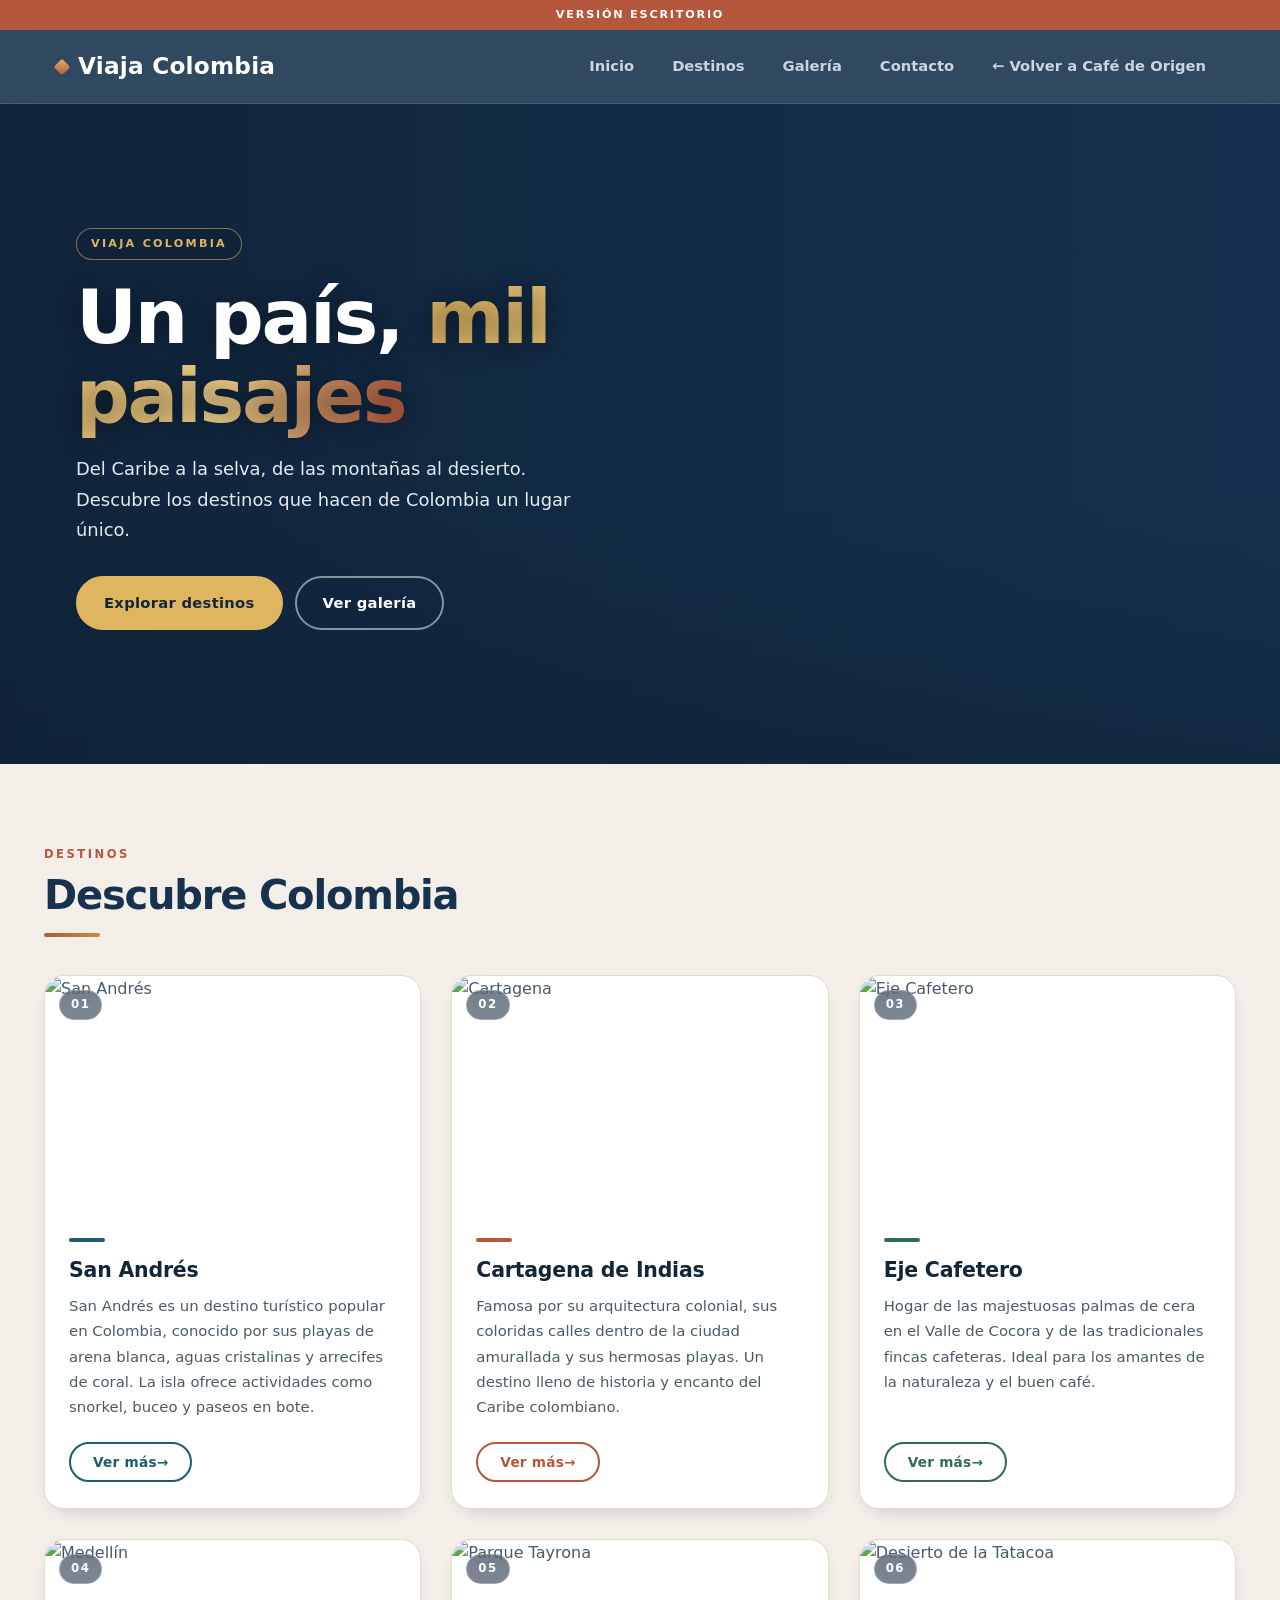
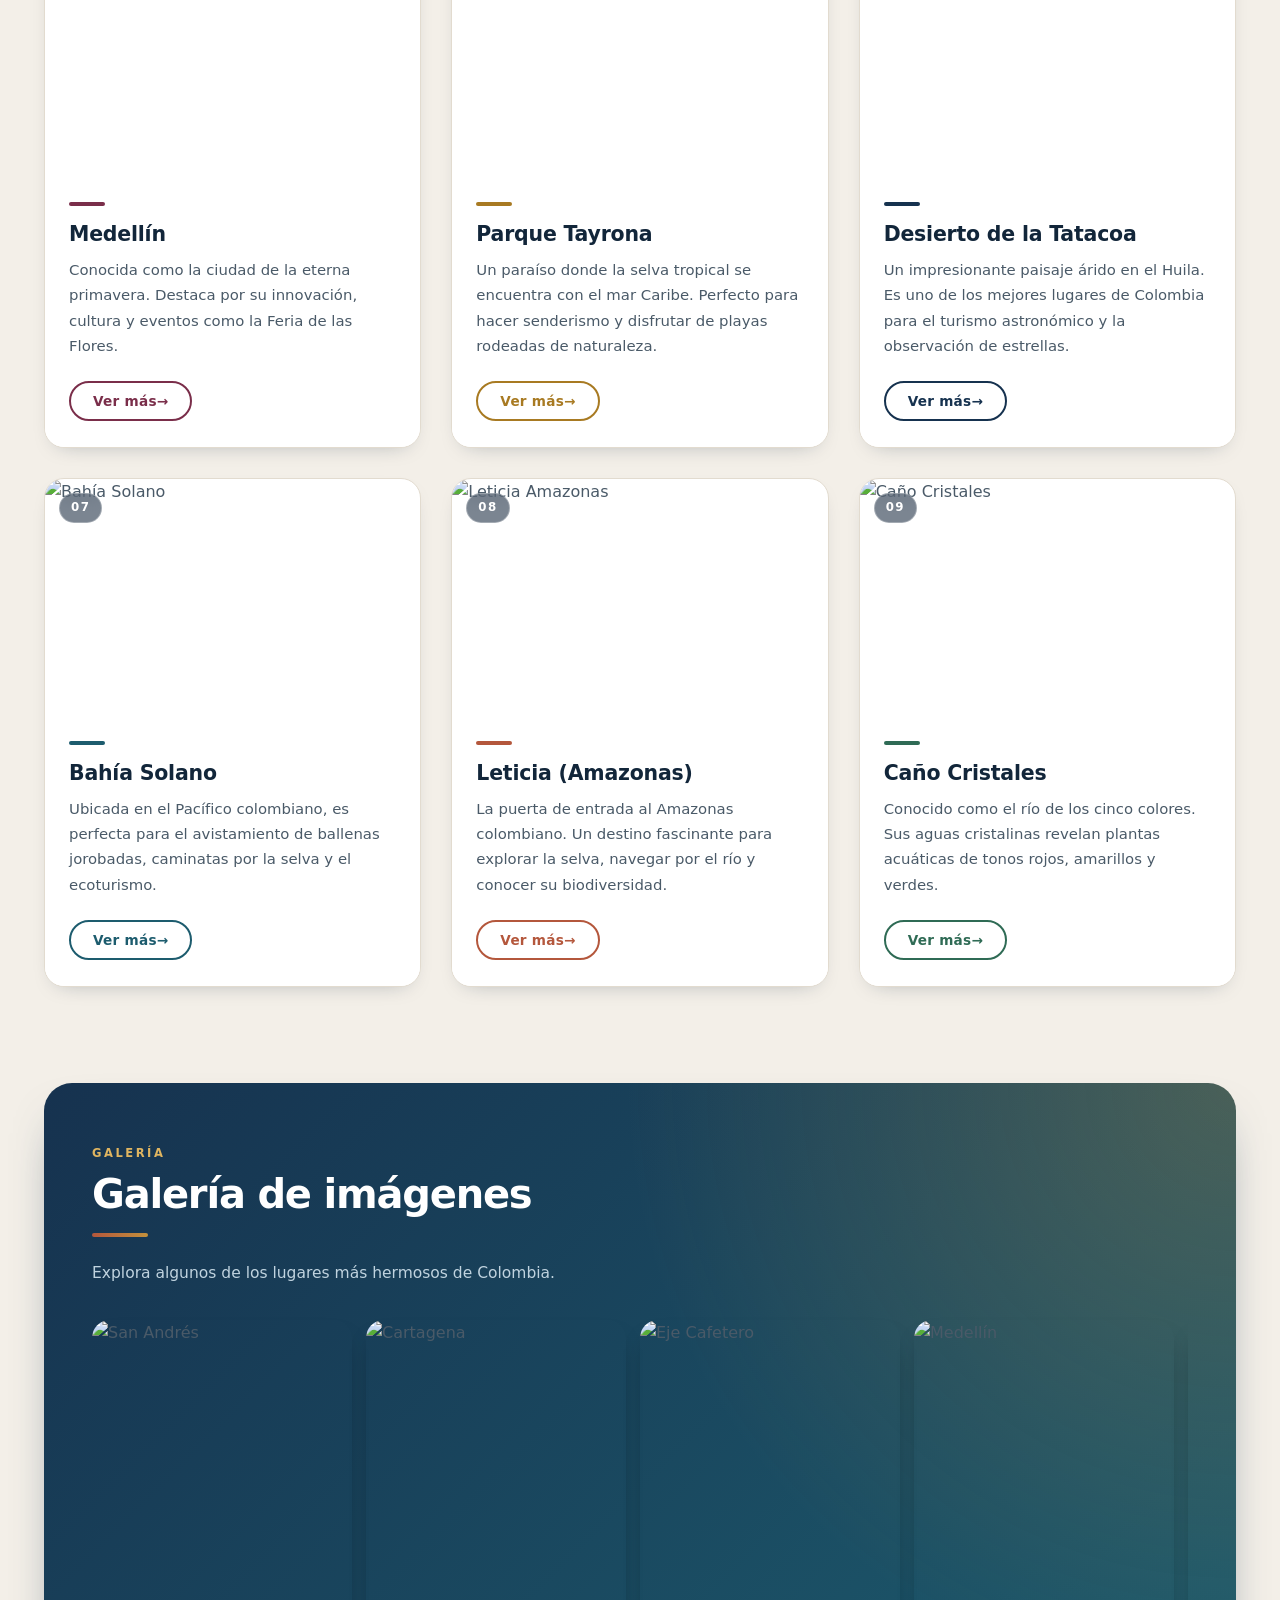
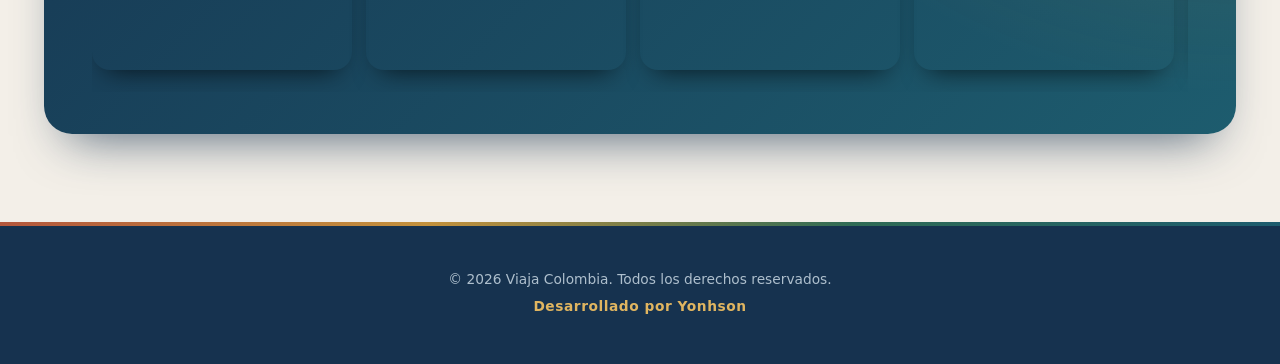
==== agencia/index.html @ e81cd872 "Estilos base mabile first" ====
<!DOCTYPE html>
<html lang="es">

<head>
    <meta charset="UTF-8">
    <meta name="viewport" content="width=device-width, initial-scale=1.0">

    <title>Viaja Colombia</title>

    <link rel="stylesheet" href="turismoCol.css">
</head>

<body>

    <p class="mensaje"></p>

    <header class="cabecera" id="inicio">

        <h2 class="logo">Viaja Colombia</h2>

        <nav class="menu">
            <a href="#inicio">Inicio</a>
            <a href="#destinos">Destinos</a>
            <a href="#galeria">Galería</a>
            <a href="#contacto">Contacto</a>
            <a href="../index.html">← Volver a Café de Origen</a>
        </nav>

    </header>

    <section class="portada">

        <div class="portada-fondo" aria-hidden="true">
            <span style="background-image: url('img/Cartagena.jpg')"></span>
            <span style="background-image: url('img/EjeCafetero.jpg')"></span>
            <span style="background-image: url('img/san-andres.png')"></span>
            <span style="background-image: url('img/ParqueTayrona.jpg')"></span>
        </div>

        <div class="portada-contenido">
            <span class="portada-etiqueta">Viaja Colombia</span>
            <h1>Un país, <em>mil paisajes</em></h1>
            <p>
                Del Caribe a la selva, de las montañas al desierto.
                Descubre los destinos que hacen de Colombia un lugar único.
            </p>
            <div class="portada-acciones">
                <a href="#destinos" class="portada-boton">Explorar destinos</a>
                <a href="#galeria" class="portada-boton secundario">Ver galería</a>
            </div>
        </div>

    </section>

    <main class="contenido">

        <section id="destinos">

            <h2 class="seccion-titulo">Descubre Colombia</h2>

            <div class="destinos">

                <div class="tarjeta">
                    <img src="img/san-andres.png" alt="San Andrés" class="imagen">

                    <div class="contenido-tarjeta">
                        <h3>San Andrés</h3>
                        <p>
                            San Andrés es un destino turístico popular en Colombia,
                            conocido por sus playas de arena blanca, aguas cristalinas
                            y arrecifes de coral. La isla ofrece actividades como
                            snorkel, buceo y paseos en bote.
                        </p>
                        <button class="boton">Ver más</button>
                    </div>
                </div>

                <div class="tarjeta">
                    <img src="img/Cartagena.jpg" alt="Cartagena" class="imagen">

                    <div class="contenido-tarjeta">
                        <h3>Cartagena de Indias</h3>
                        <p>
                            Famosa por su arquitectura colonial, sus coloridas calles
                            dentro de la ciudad amurallada y sus hermosas playas.
                            Un destino lleno de historia y encanto del Caribe colombiano.
                        </p>
                        <button class="boton">Ver más</button>
                    </div>
                </div>

                <div class="tarjeta">
                    <img src="img/EjeCafetero.jpg" alt="Eje Cafetero" class="imagen">

                    <div class="contenido-tarjeta">
                        <h3>Eje Cafetero</h3>
                        <p>
                            Hogar de las majestuosas palmas de cera en el Valle de Cocora
                            y de las tradicionales fincas cafeteras. Ideal para los
                            amantes de la naturaleza y el buen café.
                        </p>
                        <button class="boton">Ver más</button>
                    </div>
                </div>

                <div class="tarjeta">
                    <img src="img/Medellin.jpg" alt="Medellín" class="imagen">

                    <div class="contenido-tarjeta">
                        <h3>Medellín</h3>
                        <p>
                            Conocida como la ciudad de la eterna primavera.
                            Destaca por su innovación, cultura y eventos como
                            la Feria de las Flores.
                        </p>
                        <button class="boton">Ver más</button>
                    </div>
                </div>

                <div class="tarjeta">
                    <img src="img/ParqueTayrona.jpg" alt="Parque Tayrona" class="imagen">

                    <div class="contenido-tarjeta">
                        <h3>Parque Tayrona</h3>
                        <p>
                            Un paraíso donde la selva tropical se encuentra con el
                            mar Caribe. Perfecto para hacer senderismo y disfrutar
                            de playas rodeadas de naturaleza.
                        </p>
                        <button class="boton">Ver más</button>
                    </div>
                </div>

                <div class="tarjeta">
                    <img src="img/Desierto.jpg" alt="Desierto de la Tatacoa" class="imagen">

                    <div class="contenido-tarjeta">
                        <h3>Desierto de la Tatacoa</h3>
                        <p>
                            Un impresionante paisaje árido en el Huila.
                            Es uno de los mejores lugares de Colombia para
                            el turismo astronómico y la observación de estrellas.
                        </p>
                        <button class="boton">Ver más</button>
                    </div>
                </div>

                <div class="tarjeta">
                    <img src="img/BahiaSolano.jpg" alt="Bahía Solano" class="imagen">

                    <div class="contenido-tarjeta">
                        <h3>Bahía Solano</h3>
                        <p>
                            Ubicada en el Pacífico colombiano, es perfecta para
                            el avistamiento de ballenas jorobadas, caminatas
                            por la selva y el ecoturismo.
                        </p>
                        <button class="boton">Ver más</button>
                    </div>
                </div>

                <div class="tarjeta">
                    <img src="img/leticia.jpg" alt="Leticia Amazonas" class="imagen">

                    <div class="contenido-tarjeta">
                        <h3>Leticia (Amazonas)</h3>
                        <p>
                            La puerta de entrada al Amazonas colombiano.
                            Un destino fascinante para explorar la selva,
                            navegar por el río y conocer su biodiversidad.
                        </p>
                        <button class="boton">Ver más</button>
                    </div>
                </div>

                <div class="tarjeta">
                    <img src="img/CañoCristales.jpg" alt="Caño Cristales" class="imagen">

                    <div class="contenido-tarjeta">
                        <h3>Caño Cristales</h3>
                        <p>
                            Conocido como el río de los cinco colores.
                            Sus aguas cristalinas revelan plantas acuáticas
                            de tonos rojos, amarillos y verdes.
                        </p>
                        <button class="boton">Ver más</button>
                    </div>
                </div>

            </div>

        </section>

        <section class="galeria" id="galeria">

            <h2 class="seccion-titulo">Galería de imágenes</h2>

            <p class="galeria-descripcion">
                Explora algunos de los lugares más hermosos de Colombia.
            </p>

            <div class="galeria-fotos">

                <img src="img/san-andres.png" alt="San Andrés" class="fotos">

                <img src="img/Cartagena.jpg" alt="Cartagena" class="fotos">

                <img src="img/EjeCafetero.jpg" alt="Eje Cafetero" class="fotos">

                <img src="img/Medellin.jpg" alt="Medellín" class="fotos">

                <img src="img/ParqueTayrona.jpg" alt="Parque Tayrona" class="fotos">

                <img src="img/Desierto.jpg" alt="Desierto de la Tatacoa" class="fotos">

                <img src="img/BahiaSolano.jpg" alt="Bahía Solano" class="fotos">

                <img src="img/leticia.jpg" alt="Leticia Amazonas" class="fotos">

                <img src="img/CañoCristales.jpg" alt="Caño Cristales" class="fotos">

            </div>

        </section>

    </main>

    <footer class="footer" id="contacto">

        <p>&copy; 2026 Viaja Colombia. Todos los derechos reservados.</p>

        <p>Desarrollado por Yonhson</p>

    </footer>

</body>
</html>
---- agencia/turismoCol.css ----
/* ==========================================================
   Viaja Colombia — moderno, sobrio y con color
   Mobile first · azul marino, petróleo, terracota y ocre
   ========================================================== */

:root {
    --tinta: #12263a;
    --texto: #4a5a68;
    --fondo: #f3efe8;
    --blanco: #ffffff;
    --borde: #e2dbcf;

    --petroleo: #1d5c6e;
    --marino: #16324f;
    --bosque: #2f6b55;
    --terracota: #b4573c;
    --ocre: #c3913c;
    --ocre-claro: #e0b560;
    --vino: #7a2e4a;

    --radio: 20px;
    --fuente: 'Segoe UI', system-ui, -apple-system, Roboto, 'Helvetica Neue', Arial, sans-serif;
}

* {
    box-sizing: border-box;
    margin: 0;
    padding: 0;
}

html {
    scroll-behavior: smooth;
    scroll-padding-top: 90px;
}

body {
    font-family: var(--fuente);
    color: var(--texto);
    line-height: 1.65;
    background-color: var(--fondo);
    -webkit-font-smoothing: antialiased;
}

::selection {
    background-color: var(--ocre);
    color: #ffffff;
}


/* ---------- Indicador de versión (apoyo para pruebas) ---------- */

.mensaje {
    padding: 6px 12px;
    text-align: center;
    font-size: 0.7rem;
    font-weight: 700;
    letter-spacing: 0.16em;
    text-transform: uppercase;
    color: #ffffff;
    background-color: var(--terracota);
}

.mensaje::after {
    content: "Versión celular";
}


/* ---------- Cabecera ---------- */

.cabecera {
    position: sticky;
    top: 0;
    z-index: 100;
    display: flex;
    flex-direction: column;
    align-items: center;
    gap: 6px;
    padding: 14px 22px 10px;
    background-color: rgba(22, 50, 79, 0.88);
    backdrop-filter: blur(14px) saturate(160%);
    -webkit-backdrop-filter: blur(14px) saturate(160%);
    border-bottom: 1px solid rgba(255, 255, 255, 0.1);
}

.logo {
    display: flex;
    align-items: center;
    gap: 10px;
    font-size: 1.25rem;
    font-weight: 700;
    letter-spacing: 0.01em;
    color: #ffffff;
}

.logo::before {
    content: "";
    width: 12px;
    height: 12px;
    background: linear-gradient(135deg, var(--ocre-claro), var(--terracota));
    border-radius: 3px;
    transform: rotate(45deg);
}

.menu {
    display: flex;
    flex-wrap: wrap;
    justify-content: center;
    gap: 2px;
}

.menu a {
    position: relative;
    padding: 7px 14px;
    text-decoration: none;
    font-size: 0.86rem;
    font-weight: 600;
    color: #c9d6e2;
    border-radius: 999px;
    transition: background-color 0.25s ease, color 0.25s ease;
}

.menu a:hover {
    color: #ffffff;
    background-color: rgba(255, 255, 255, 0.12);
}

.menu a:focus-visible,
.boton:focus-visible,
.portada-boton:focus-visible {
    outline: 3px solid var(--ocre-claro);
    outline-offset: 3px;
}


/* ---------- Portada ---------- */

.portada {
    position: relative;
    display: flex;
    align-items: center;
    min-height: 500px;
    overflow: hidden;
    color: #ffffff;
    background-color: var(--marino);
}

/* Fotos reales que cambian solas */
.portada-fondo {
    position: absolute;
    inset: 0;
    z-index: 0;
}

.portada-fondo span {
    position: absolute;
    inset: 0;
    background-size: cover;
    background-position: center;
    opacity: 0;
    animation: portada-foto 24s infinite;
}

.portada-fondo span:nth-child(1) {
    animation-delay: 0s;
}

.portada-fondo span:nth-child(2) {
    animation-delay: 6s;
}

.portada-fondo span:nth-child(3) {
    animation-delay: 12s;
}

.portada-fondo span:nth-child(4) {
    animation-delay: 18s;
}

@keyframes portada-foto {
    0% {
        opacity: 0;
        transform: scale(1.1);
    }

    6% {
        opacity: 1;
    }

    26% {
        opacity: 1;
    }

    34% {
        opacity: 0;
        transform: scale(1);
    }

    100% {
        opacity: 0;
        transform: scale(1);
    }
}

/* Degradados para dar legibilidad al texto */
.portada::before {
    content: "";
    position: absolute;
    inset: 0;
    z-index: 1;
    background:
        linear-gradient(90deg, rgba(15, 34, 56, 0.85) 0%, rgba(15, 34, 56, 0.45) 55%, rgba(15, 34, 56, 0.1) 100%),
        linear-gradient(0deg, rgba(15, 34, 56, 0.6) 0%, rgba(15, 34, 56, 0) 40%);
}

/* Avión que cruza el cielo con su estela */
.portada::after {
    content: "";
    position: absolute;
    top: 14%;
    left: -280px;
    z-index: 1;
    width: 260px;
    height: 56px;
    background:
        url("data:image/svg+xml,%3Csvg xmlns='http://www.w3.org/2000/svg' viewBox='0 0 64 64'%3E%3Cg transform='rotate(90 32 32)'%3E%3Cpath fill='%23ffffff' d='M32 2c2 0 3 3 3 7v15l25 14v5l-25-7v14l7 5v4l-10-3-10 3v-4l7-5V36L4 43v-5l25-14V9c0-4 1-7 3-7z'/%3E%3C/g%3E%3C/svg%3E") right center / 56px 56px no-repeat,
        linear-gradient(90deg, rgba(255, 255, 255, 0), rgba(255, 255, 255, 0.7)) left center / 200px 3px no-repeat;
    filter: drop-shadow(0 4px 8px rgba(0, 0, 0, 0.35));
    animation: portada-avion 20s linear 2s infinite;
}

@keyframes portada-avion {
    from {
        transform: translate(0, 0);
    }

    to {
        transform: translate(calc(100vw + 340px), -70px);
    }
}

.portada-contenido {
    position: relative;
    z-index: 2;
    width: 100%;
    max-width: 1240px;
    margin: 0 auto;
    padding: 64px 22px 72px;
}

.portada-etiqueta {
    display: inline-block;
    margin-bottom: 18px;
    padding: 6px 14px;
    font-size: 0.7rem;
    font-weight: 700;
    letter-spacing: 0.2em;
    text-transform: uppercase;
    color: var(--ocre-claro);
    background-color: rgba(15, 34, 56, 0.6);
    border: 1px solid rgba(224, 181, 96, 0.55);
    border-radius: 999px;
    backdrop-filter: blur(6px);
    -webkit-backdrop-filter: blur(6px);
}

.portada h1 {
    max-width: 13ch;
    margin-bottom: 18px;
    font-size: 2.6rem;
    font-weight: 800;
    line-height: 1.05;
    letter-spacing: -0.03em;
    text-shadow: 0 2px 24px rgba(0, 0, 0, 0.4);
}

.portada h1 em {
    font-style: normal;
    background: linear-gradient(100deg, var(--ocre-claro), #f4d58d 60%, var(--terracota));
    -webkit-background-clip: text;
    background-clip: text;
    color: transparent;
}

.portada p {
    max-width: 46ch;
    margin-bottom: 30px;
    font-size: 1.02rem;
    line-height: 1.7;
    color: #e3ebf2;
}

.portada-acciones {
    display: flex;
    flex-wrap: wrap;
    gap: 12px;
}

.portada-boton {
    display: inline-block;
    padding: 13px 26px;
    text-decoration: none;
    font-size: 0.92rem;
    font-weight: 700;
    letter-spacing: 0.02em;
    color: #12263a;
    background-color: var(--ocre-claro);
    border: 2px solid var(--ocre-claro);
    border-radius: 999px;
    transition: transform 0.2s ease, background-color 0.2s ease, color 0.2s ease;
}

.portada-boton:hover {
    background-color: #f0c978;
    border-color: #f0c978;
    transform: translateY(-2px);
}

.portada-boton.secundario {
    color: #ffffff;
    background-color: transparent;
    border-color: rgba(255, 255, 255, 0.5);
}

.portada-boton.secundario:hover {
    background-color: rgba(255, 255, 255, 0.14);
    border-color: #ffffff;
}


/* ---------- Contenido ---------- */

.contenido {
    max-width: 1240px;
    margin: 0 auto;
    padding: 64px 18px 8px;
}

.seccion-titulo {
    margin-bottom: 38px;
    font-size: 2rem;
    font-weight: 800;
    line-height: 1.12;
    letter-spacing: -0.03em;
    color: var(--marino);
}

.seccion-titulo::before {
    content: "Destinos";
    display: block;
    margin-bottom: 12px;
    font-size: 0.72rem;
    font-weight: 700;
    letter-spacing: 0.22em;
    text-transform: uppercase;
    color: var(--terracota);
}

.seccion-titulo::after {
    content: "";
    display: block;
    width: 56px;
    height: 4px;
    margin-top: 16px;
    background: linear-gradient(90deg, var(--terracota), var(--ocre));
    border-radius: 2px;
}


/* ---------- Destinos ---------- */

.destinos {
    display: grid;
    grid-template-columns: 1fr;
    gap: 26px;
    counter-reset: destino;
}

/* Cada tarjeta toma un tono distinto de la paleta */
.tarjeta:nth-child(6n+1) {
    --c: var(--petroleo);
}

.tarjeta:nth-child(6n+2) {
    --c: var(--terracota);
}

.tarjeta:nth-child(6n+3) {
    --c: var(--bosque);
}

.tarjeta:nth-child(6n+4) {
    --c: var(--vino);
}

.tarjeta:nth-child(6n+5) {
    --c: #a87a22;
}

.tarjeta:nth-child(6n+6) {
    --c: var(--marino);
}

.tarjeta {
    --c: var(--petroleo);
    position: relative;
    isolation: isolate;
    display: flex;
    flex-direction: column;
    overflow: hidden;
    background-color: var(--blanco);
    border: 1px solid var(--borde);
    border-radius: var(--radio);
    box-shadow: 0 8px 22px -14px rgba(18, 38, 58, 0.4);
    counter-increment: destino;
    transition: transform 0.35s ease, box-shadow 0.35s ease, border-color 0.35s ease;
}

/* Numeración sobre la foto */
.tarjeta::before {
    content: counter(destino, decimal-leading-zero);
    position: absolute;
    top: 14px;
    left: 14px;
    z-index: 3;
    padding: 4px 11px;
    font-size: 0.74rem;
    font-weight: 700;
    letter-spacing: 0.12em;
    color: #ffffff;
    background-color: rgba(15, 34, 56, 0.55);
    border: 1px solid rgba(255, 255, 255, 0.3);
    border-radius: 999px;
    backdrop-filter: blur(8px);
    -webkit-backdrop-filter: blur(8px);
}

.tarjeta:hover {
    transform: translateY(-8px);
    border-color: var(--c);
    box-shadow: 0 26px 40px -18px rgba(18, 38, 58, 0.5);
}

.tarjeta img.imagen {
    display: block;
    width: 100%;
    height: 220px;
    object-fit: cover;
    transition: transform 0.7s ease;
}

.tarjeta:hover img.imagen {
    transform: scale(1.07);
}

.contenido-tarjeta {
    position: relative;
    z-index: 1;
    display: flex;
    flex-direction: column;
    flex-grow: 1;
    padding: 22px 24px 26px;
    background-color: var(--blanco);
}

/* línea de color que se extiende al pasar el mouse */
.contenido-tarjeta::before {
    content: "";
    width: 36px;
    height: 4px;
    margin-bottom: 16px;
    background-color: var(--c);
    border-radius: 2px;
    transition: width 0.4s ease;
}

.tarjeta:hover .contenido-tarjeta::before {
    width: 72px;
}

.contenido-tarjeta h3 {
    margin-bottom: 10px;
    font-size: 1.28rem;
    font-weight: 800;
    line-height: 1.25;
    letter-spacing: -0.01em;
    color: var(--tinta);
}

.contenido-tarjeta p {
    flex-grow: 1;
    margin-bottom: 22px;
    font-size: 0.93rem;
    line-height: 1.7;
    color: var(--texto);
}


/* ---------- Botón ---------- */

.boton {
    align-self: flex-start;
    padding: 10px 22px;
    font-family: inherit;
    font-size: 0.85rem;
    font-weight: 700;
    letter-spacing: 0.02em;
    color: var(--c);
    background-color: transparent;
    border: 2px solid var(--c);
    border-radius: 999px;
    cursor: pointer;
    transition: background-color 0.25s ease, color 0.25s ease, transform 0.2s ease;
}

.boton::after {
    content: " →";
    display: inline-block;
    transition: transform 0.25s ease;
}

.boton:hover {
    color: #ffffff;
    background-color: var(--c);
}

.boton:hover::after {
    transform: translateX(4px);
}

.boton:active {
    transform: scale(0.97);
}


/* ---------- Galería ---------- */

.galeria {
    max-width: 1240px;
    margin: 72px 12px 0;
    padding: 48px 18px 30px;
    background:
        radial-gradient(circle at 100% 0%, rgba(195, 145, 60, 0.28), transparent 45%),
        linear-gradient(135deg, var(--marino) 0%, var(--petroleo) 100%);
    border-radius: 28px;
    box-shadow: 0 26px 50px -24px rgba(22, 50, 79, 0.75);
}

.galeria .seccion-titulo {
    color: #ffffff;
}

.galeria .seccion-titulo::before {
    content: "Galería";
    color: var(--ocre-claro);
}

.galeria-descripcion {
    margin: -14px 0 28px;
    font-size: 0.97rem;
    color: #c0d3df;
}

.galeria-fotos {
    display: flex;
    flex-direction: row;
    gap: 14px;
    overflow-x: auto;
    padding: 6px 4px 22px;
    scroll-behavior: smooth;
    scroll-snap-type: x mandatory;
}

.fotos {
    flex: 0 0 230px;
    width: 230px;
    height: 310px;
    object-fit: cover;
    border-radius: 18px;
    cursor: pointer;
    scroll-snap-align: start;
    box-shadow: 0 14px 26px -14px rgba(0, 0, 0, 0.7);
    transition: transform 0.4s ease, box-shadow 0.4s ease, filter 0.4s ease;
}

.galeria-fotos:hover .fotos {
    filter: brightness(0.75) saturate(0.85);
}

.galeria-fotos .fotos:hover {
    filter: none;
    transform: translateY(-8px) scale(1.03);
    box-shadow: 0 26px 36px -14px rgba(0, 0, 0, 0.8);
}

.galeria-fotos::-webkit-scrollbar {
    height: 6px;
}

.galeria-fotos::-webkit-scrollbar-track {
    background-color: rgba(255, 255, 255, 0.15);
    border-radius: 10px;
}

.galeria-fotos::-webkit-scrollbar-thumb {
    background-color: var(--ocre-claro);
    border-radius: 10px;
}


/* ---------- Footer ---------- */

.footer {
    margin-top: 80px;
    padding: 38px 20px 42px;
    text-align: center;
    font-size: 0.86rem;
    background-color: var(--marino);
    border-top: 4px solid transparent;
    border-image: linear-gradient(90deg, var(--terracota), var(--ocre), var(--bosque), var(--petroleo)) 1;
}

.footer p {
    margin: 4px 0;
    color: #aebfcd;
}

.footer p:last-child {
    font-weight: 700;
    letter-spacing: 0.04em;
    color: var(--ocre-claro);
}


/* ==========================================================
   Tablet
   ========================================================== */

@media (min-width: 768px) {

    .mensaje::after {
        content: "Versión Tablet";
    }

    .cabecera {
        flex-direction: row;
        justify-content: space-between;
        padding: 14px 32px;
    }

    .portada {
        min-height: 580px;
    }

    .portada-contenido {
        padding: 90px 40px 96px;
    }

    .portada h1 {
        font-size: 3.7rem;
    }

    .contenido {
        padding: 84px 24px 8px;
    }

    .seccion-titulo {
        font-size: 2.5rem;
    }

    .destinos {
        grid-template-columns: repeat(2, 1fr);
        gap: 28px;
    }

    .galeria {
        margin: 84px 24px 0;
        padding: 56px 32px 34px;
    }
}


/* ==========================================================
   Escritorio
   ========================================================== */

@media (min-width: 1024px) {

    .mensaje::after {
        content: "Versión Escritorio";
    }

    .cabecera {
        padding: 16px 56px;
    }

    .logo {
        font-size: 1.45rem;
    }

    .menu a {
        padding: 8px 18px;
        font-size: 0.92rem;
    }

    .portada {
        min-height: 660px;
    }

    .portada-contenido {
        padding: 110px 56px 120px;
    }

    .portada h1 {
        font-size: 4.7rem;
    }

    .portada p {
        font-size: 1.12rem;
    }

    .destinos {
        grid-template-columns: repeat(3, 1fr);
        gap: 30px;
    }

    .tarjeta img.imagen {
        height: 240px;
    }

    .galeria {
        margin: 96px auto 0;
        padding: 64px 48px 42px;
    }

    .fotos {
        flex-basis: 260px;
        width: 260px;
        height: 350px;
    }
}


/* Respeta a quienes prefieren menos movimiento */
@media (prefers-reduced-motion: reduce) {

    html,
    .galeria-fotos {
        scroll-behavior: auto;
    }

    *,
    *::before,
    *::after {
        transition: none !important;
    }

    .portada-fondo span {
        animation: none;
    }

    .portada-fondo span:first-child {
        opacity: 1;
    }

    .portada::after {
        display: none;
    }
}
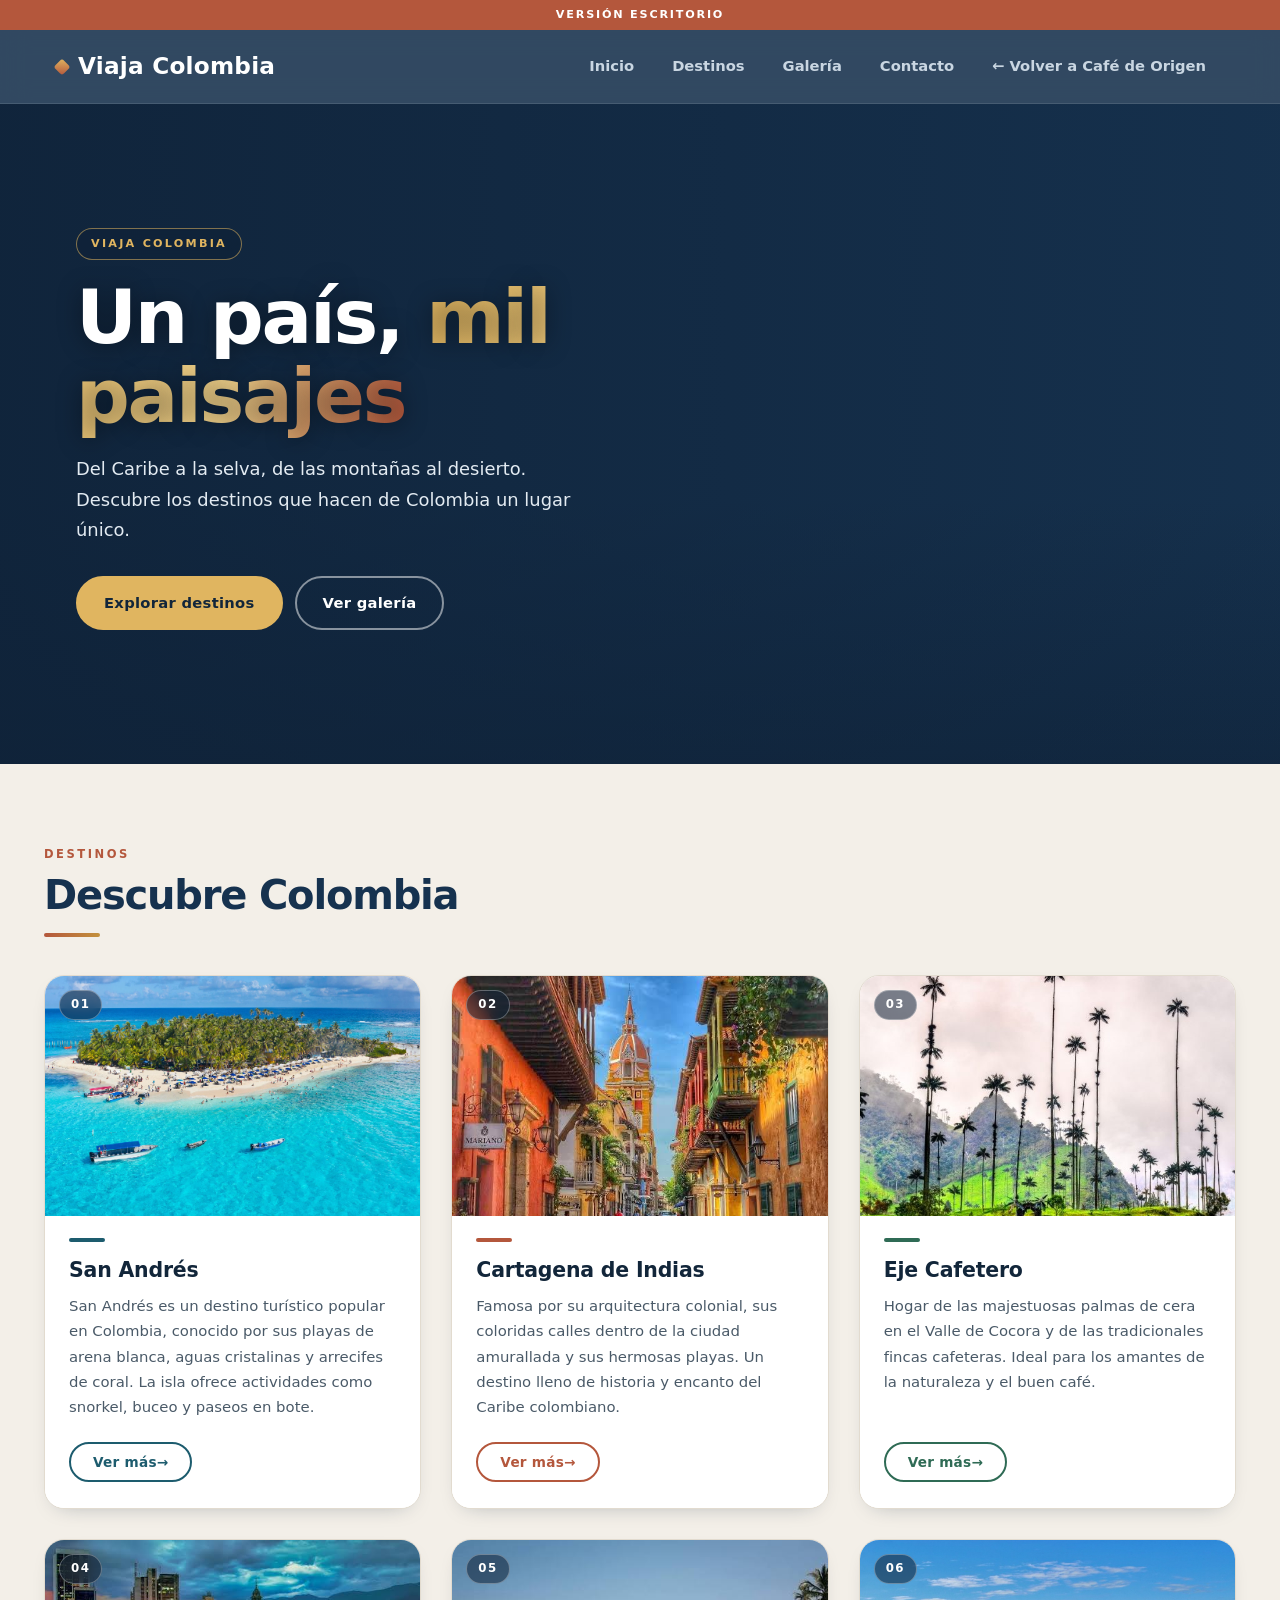
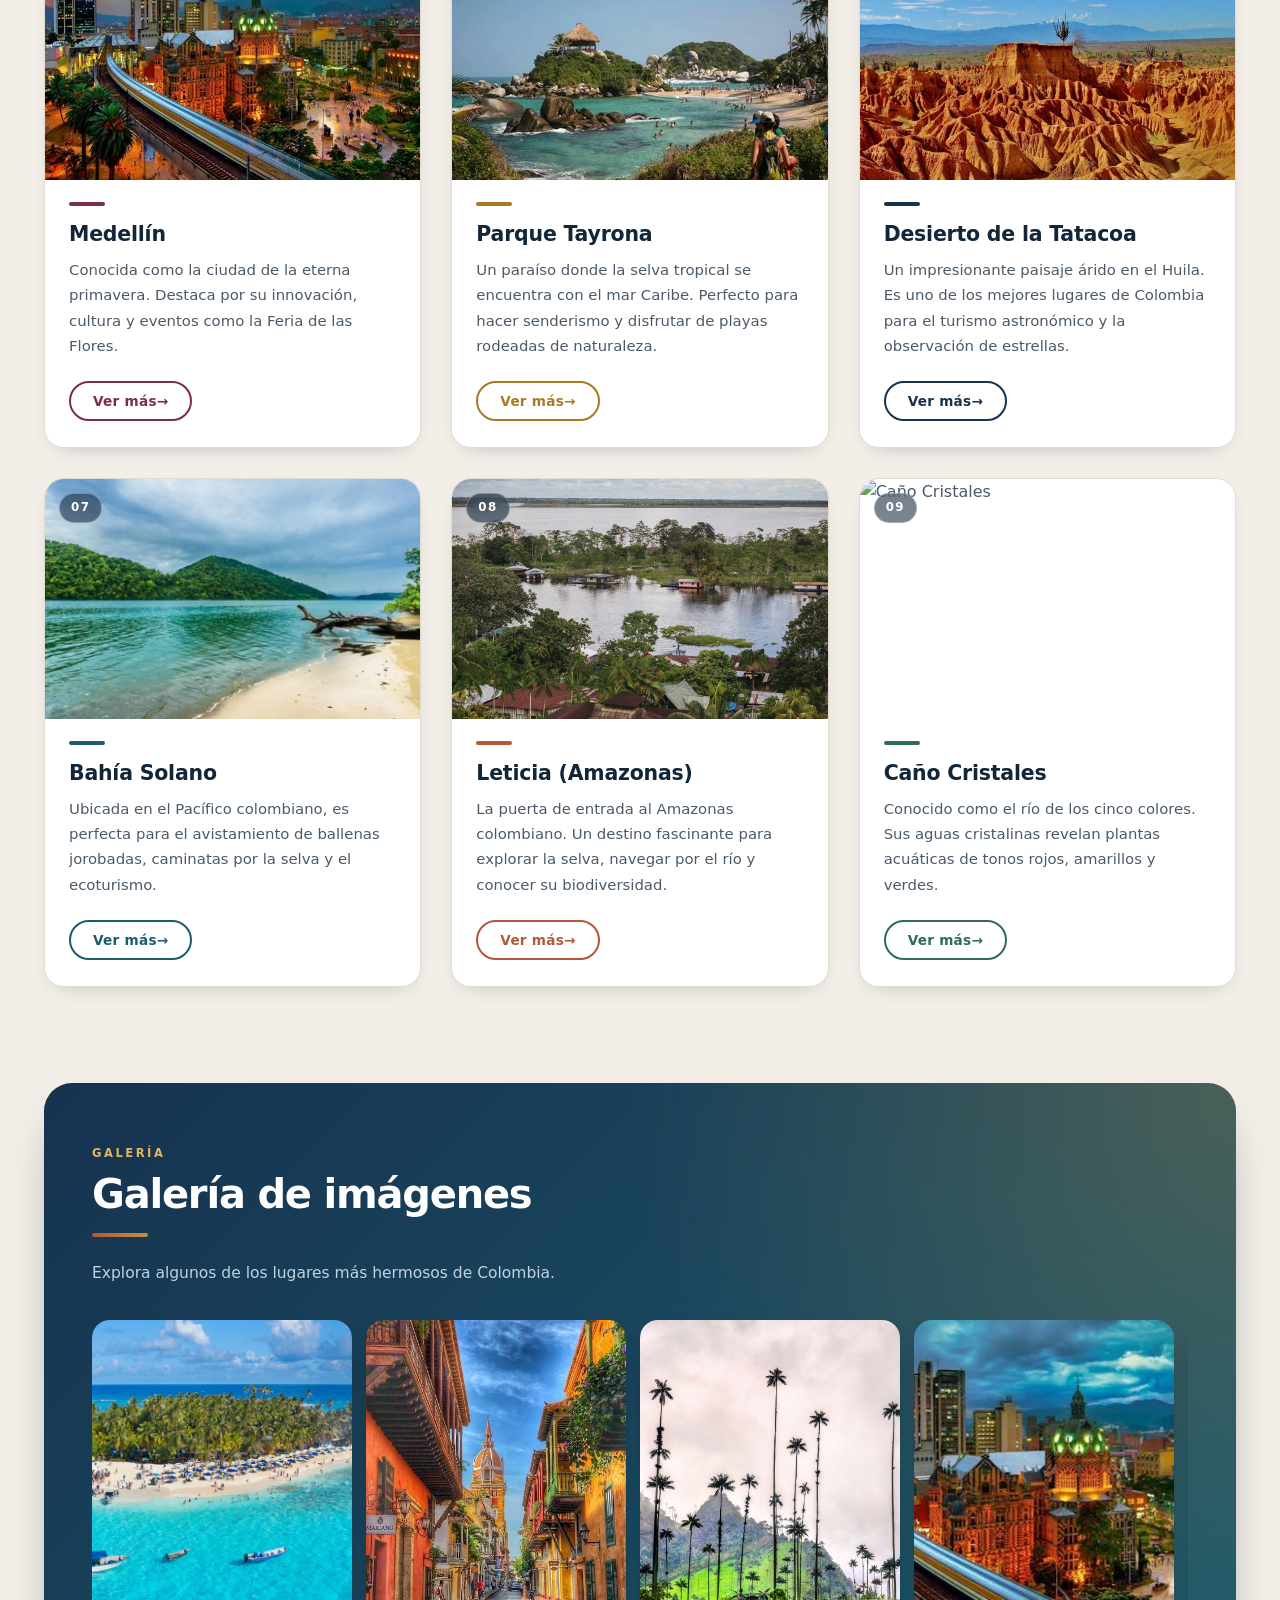
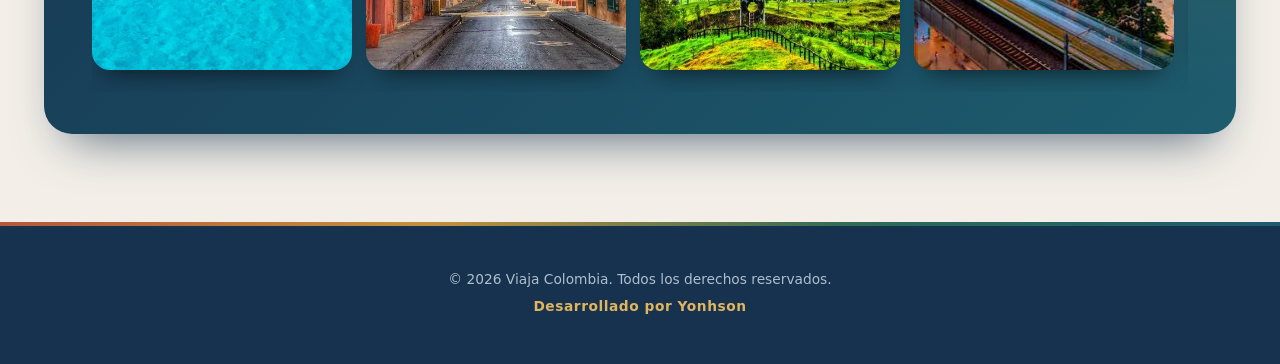
==== commit 4686413d: "Update index.html" ====
--- a/agencia/index.html
+++ b/agencia/index.html
@@ -31,10 +31,10 @@
     <section class="portada">
 
         <div class="portada-fondo" aria-hidden="true">
-            <span style="background-image: url('img/Cartagena.jpg')"></span>
-            <span style="background-image: url('img/EjeCafetero.jpg')"></span>
-            <span style="background-image: url('img/san-andres.png')"></span>
-            <span style="background-image: url('img/ParqueTayrona.jpg')"></span>
+            <span style="background-image: url('../IMG/Cartagena.jpg')"></span>
+            <span style="background-image: url('../IMG/EjeCafetero.jpg')"></span>
+            <span style="background-image: url('../IMG/san-andres.png')"></span>
+            <span style="background-image: url('../IMG/ParqueTayrona.jpg')"></span>
         </div>
 
         <div class="portada-contenido">
@@ -61,7 +61,7 @@
             <div class="destinos">
 
                 <div class="tarjeta">
-                    <img src="img/san-andres.png" alt="San Andrés" class="imagen">
+                    <img src="../IMG/san-andres.png" alt="San Andrés" class="imagen">
 
                     <div class="contenido-tarjeta">
                         <h3>San Andrés</h3>
@@ -76,7 +76,7 @@
                 </div>
 
                 <div class="tarjeta">
-                    <img src="img/Cartagena.jpg" alt="Cartagena" class="imagen">
+                    <img src="../IMG/Cartagena.jpg" alt="Cartagena" class="imagen">
 
                     <div class="contenido-tarjeta">
                         <h3>Cartagena de Indias</h3>
@@ -90,7 +90,7 @@
                 </div>
 
                 <div class="tarjeta">
-                    <img src="img/EjeCafetero.jpg" alt="Eje Cafetero" class="imagen">
+                    <img src="../IMG/EjeCafetero.jpg" alt="Eje Cafetero" class="imagen">
 
                     <div class="contenido-tarjeta">
                         <h3>Eje Cafetero</h3>
@@ -104,7 +104,7 @@
                 </div>
 
                 <div class="tarjeta">
-                    <img src="img/Medellin.jpg" alt="Medellín" class="imagen">
+                    <img src="../IMG/Medellin.jpg" alt="Medellín" class="imagen">
 
                     <div class="contenido-tarjeta">
                         <h3>Medellín</h3>
@@ -118,7 +118,7 @@
                 </div>
 
                 <div class="tarjeta">
-                    <img src="img/ParqueTayrona.jpg" alt="Parque Tayrona" class="imagen">
+                    <img src="../IMG/ParqueTayrona.jpg" alt="Parque Tayrona" class="imagen">
 
                     <div class="contenido-tarjeta">
                         <h3>Parque Tayrona</h3>
@@ -132,7 +132,7 @@
                 </div>
 
                 <div class="tarjeta">
-                    <img src="img/Desierto.jpg" alt="Desierto de la Tatacoa" class="imagen">
+                    <img src="../IMG/Desierto.jpg" alt="Desierto de la Tatacoa" class="imagen">
 
                     <div class="contenido-tarjeta">
                         <h3>Desierto de la Tatacoa</h3>
@@ -146,7 +146,7 @@
                 </div>
 
                 <div class="tarjeta">
-                    <img src="img/BahiaSolano.jpg" alt="Bahía Solano" class="imagen">
+                    <img src="../IMG/BahiaSolano.jpg" alt="Bahía Solano" class="imagen">
 
                     <div class="contenido-tarjeta">
                         <h3>Bahía Solano</h3>
@@ -160,7 +160,7 @@
                 </div>
 
                 <div class="tarjeta">
-                    <img src="img/leticia.jpg" alt="Leticia Amazonas" class="imagen">
+                    <img src="../IMG/leticia.jpg" alt="Leticia Amazonas" class="imagen">
 
                     <div class="contenido-tarjeta">
                         <h3>Leticia (Amazonas)</h3>
@@ -174,7 +174,7 @@
                 </div>
 
                 <div class="tarjeta">
-                    <img src="img/CañoCristales.jpg" alt="Caño Cristales" class="imagen">
+                    <img src="../IMG/CanoCristales.jpg" alt="Caño Cristales" class="imagen">
 
                     <div class="contenido-tarjeta">
                         <h3>Caño Cristales</h3>
@@ -201,23 +201,23 @@
 
             <div class="galeria-fotos">
 
-                <img src="img/san-andres.png" alt="San Andrés" class="fotos">
-
-                <img src="img/Cartagena.jpg" alt="Cartagena" class="fotos">
-
-                <img src="img/EjeCafetero.jpg" alt="Eje Cafetero" class="fotos">
-
-                <img src="img/Medellin.jpg" alt="Medellín" class="fotos">
-
-                <img src="img/ParqueTayrona.jpg" alt="Parque Tayrona" class="fotos">
-
-                <img src="img/Desierto.jpg" alt="Desierto de la Tatacoa" class="fotos">
-
-                <img src="img/BahiaSolano.jpg" alt="Bahía Solano" class="fotos">
-
-                <img src="img/leticia.jpg" alt="Leticia Amazonas" class="fotos">
-
-                <img src="img/CañoCristales.jpg" alt="Caño Cristales" class="fotos">
+                <img src="../IMG/san-andres.png" alt="San Andrés" class="fotos">
+
+                <img src="../IMG/Cartagena.jpg" alt="Cartagena" class="fotos">
+
+                <img src="../IMG/EjeCafetero.jpg" alt="Eje Cafetero" class="fotos">
+
+                <img src="../IMG/Medellin.jpg" alt="Medellín" class="fotos">
+
+                <img src="../IMG/ParqueTayrona.jpg" alt="Parque Tayrona" class="fotos">
+
+                <img src="../IMG/Desierto.jpg" alt="Desierto de la Tatacoa" class="fotos">
+
+                <img src="../IMG/BahiaSolano.jpg" alt="Bahía Solano" class="fotos">
+
+                <img src="../IMG/leticia.jpg" alt="Leticia Amazonas" class="fotos">
+
+                <img src="../IMG/CanoCristales.jpg" alt="Caño Cristales" class="fotos">
 
             </div>
 
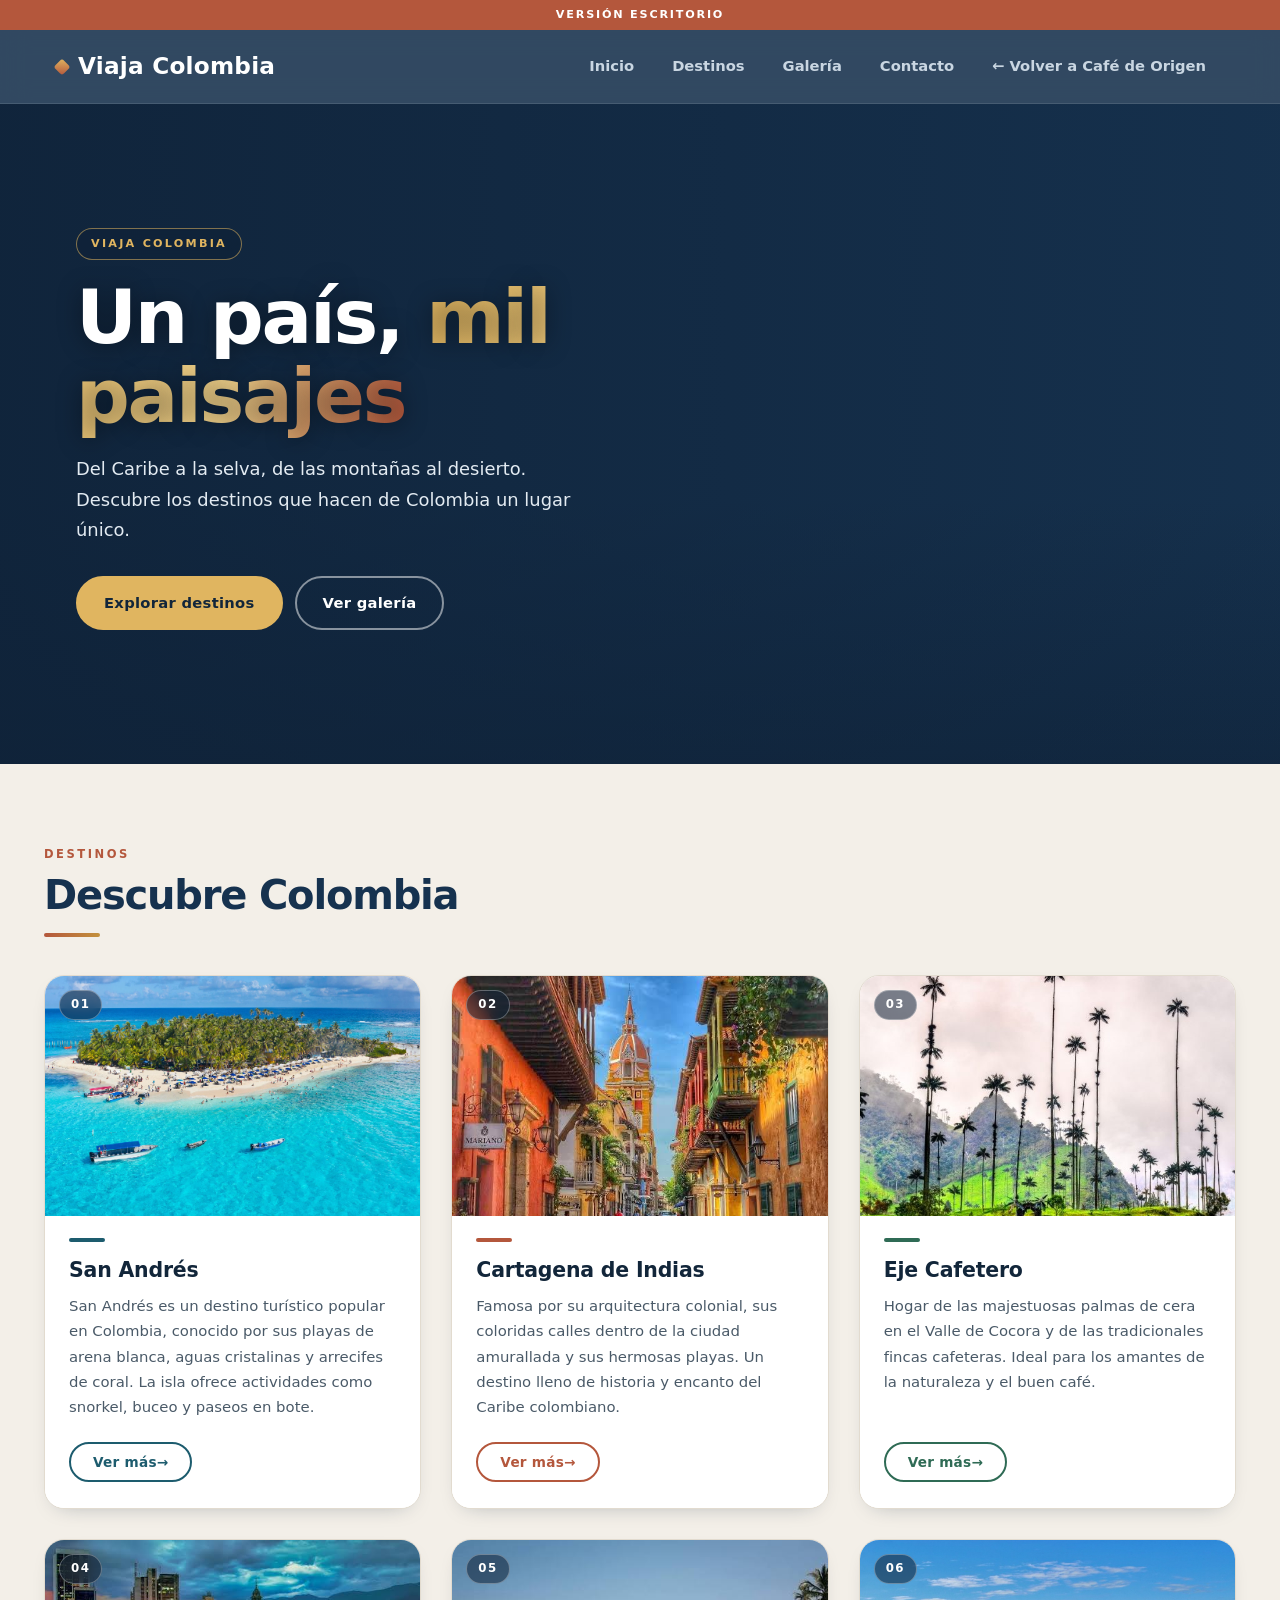
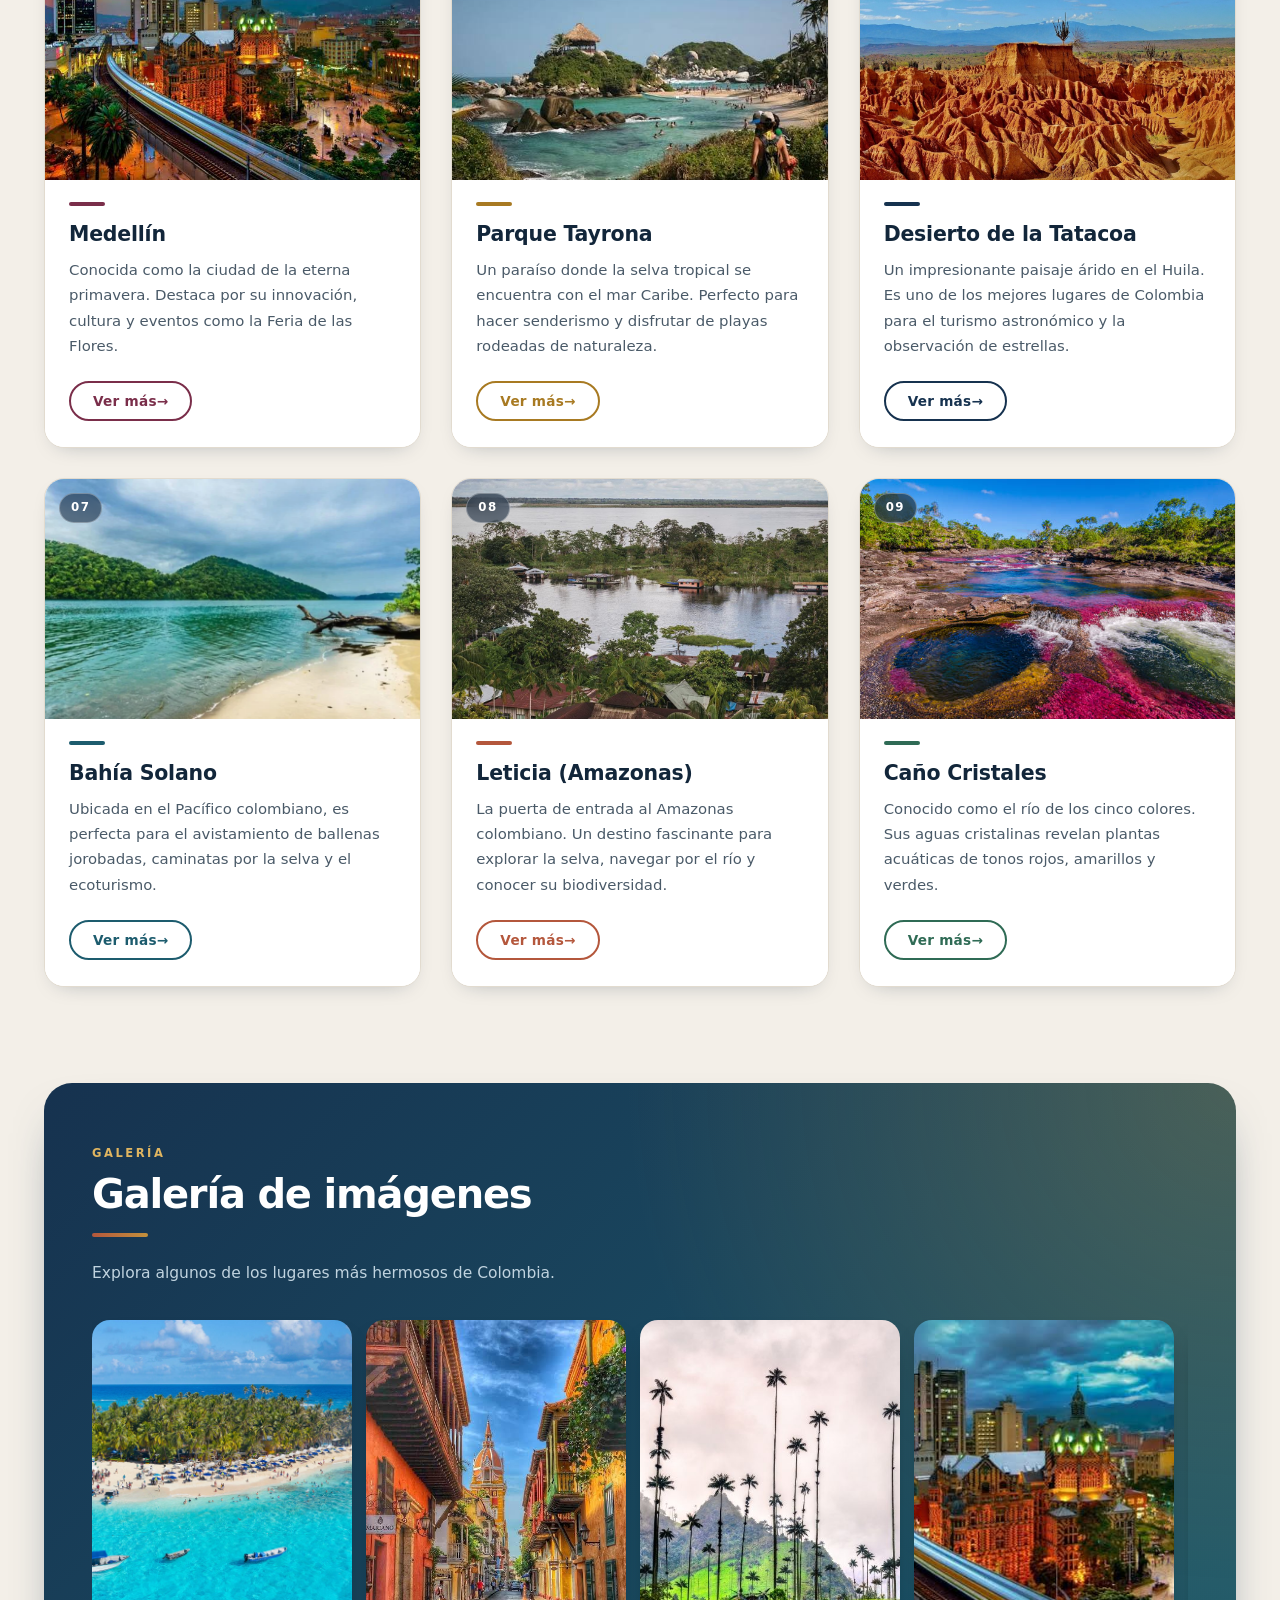
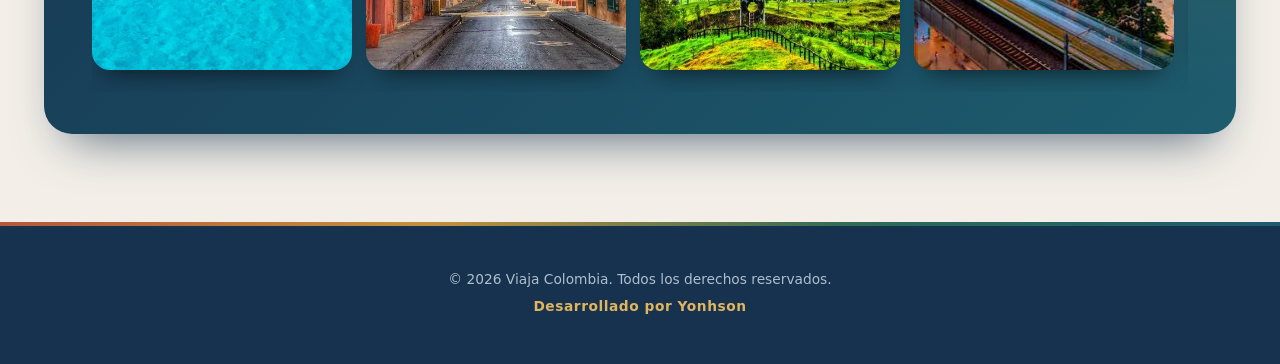
==== commit 90c3cf6c: "Fix image source path for Caño Cristales" ====
--- a/agencia/index.html
+++ b/agencia/index.html
@@ -174,7 +174,7 @@
                 </div>
 
                 <div class="tarjeta">
-                    <img src="../IMG/CanoCristales.jpg" alt="Caño Cristales" class="imagen">
+                    <img src="../IMG/CañoCristales.jpg" alt="Caño Cristales" class="imagen">
 
                     <div class="contenido-tarjeta">
                         <h3>Caño Cristales</h3>
